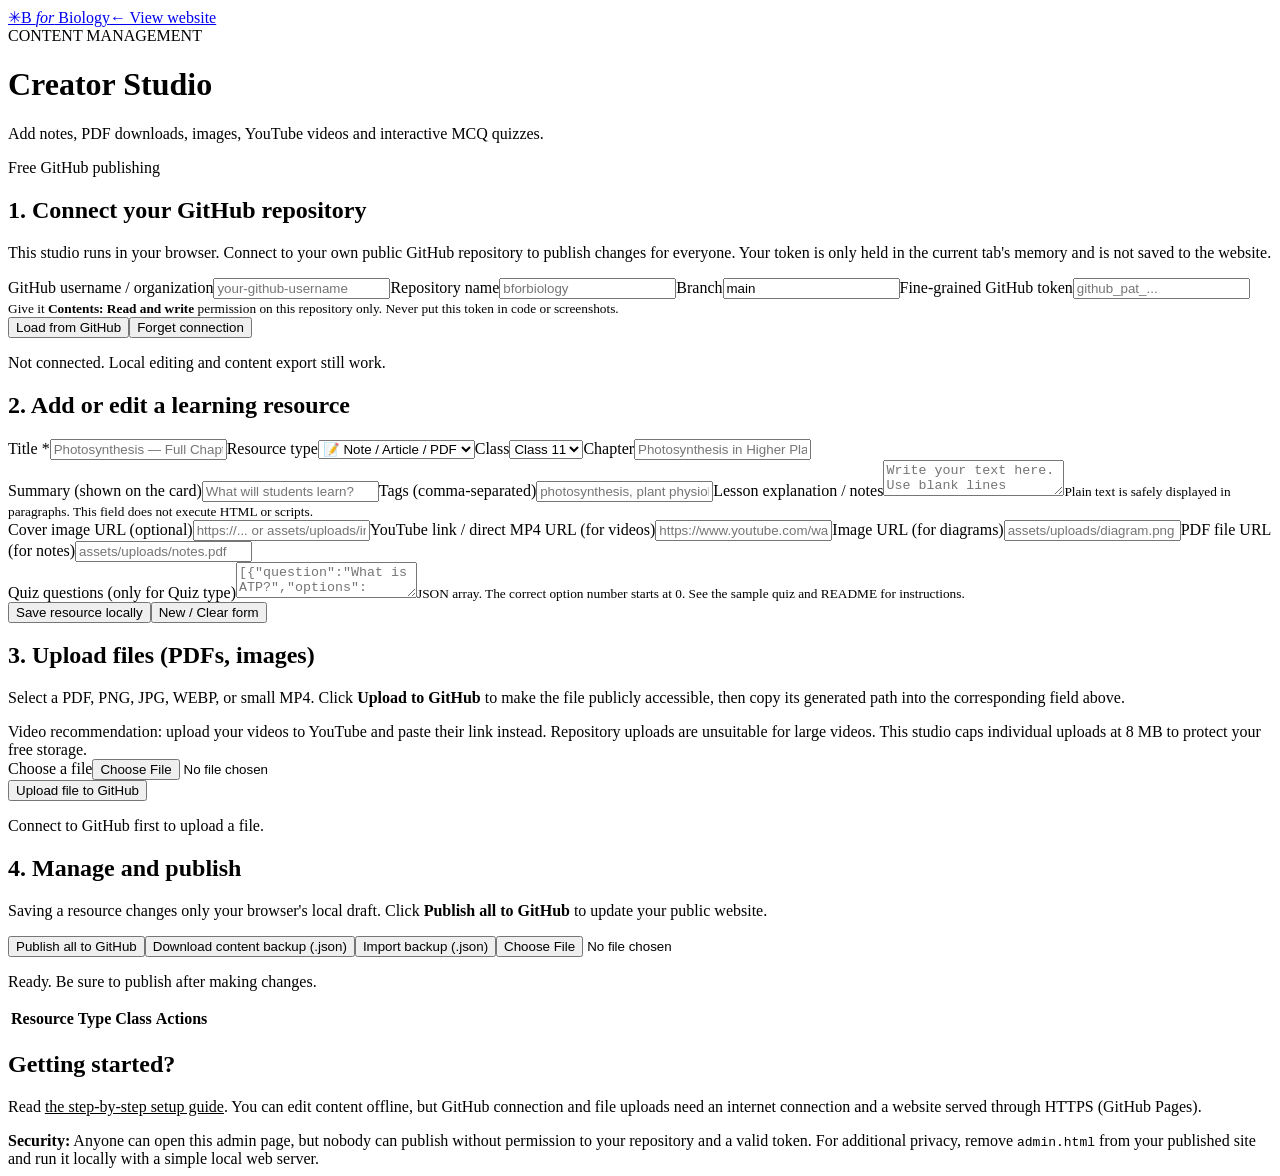
==== admin.html @ 9b867dde "Add files via upload" ====
<!doctype html><html lang="en"><head><meta charset="utf-8"><meta name="viewport" content="width=device-width,initial-scale=1"><meta name="robots" content="noindex,nofollow"><title>Creator Studio | B for Biology</title><link rel="icon" href="assets/favicon.svg"><link rel="stylesheet" href="assets/style.css"></head><body class="admin-body"><header class="topbar"><div class="container nav"><a class="logo" href="./"><span class="logo-icon">✳</span><span>B <em>for</em> Biology</span></a><a href="./" class="btn btn-outline small">← View website</a></div></header><main class="admin-shell"><div class="admin-header"><div><div class="section-kicker">CONTENT MANAGEMENT</div><h1>Creator Studio</h1><p>Add notes, PDF downloads, images, YouTube videos and interactive MCQ quizzes.</p></div><span class="pill">Free GitHub publishing</span></div>
<section class="admin-card"><h2>1. Connect your GitHub repository</h2><p>This studio runs in your browser. Connect to your own public GitHub repository to publish changes for everyone. Your token is only held in the current tab's memory and is not saved to the website.</p><div class="admin-grid"><label class="field">GitHub username / organization<input id="owner" placeholder="your-github-username" autocomplete="off"></label><label class="field">Repository name<input id="repo" placeholder="bforbiology" autocomplete="off"></label><label class="field">Branch<input id="branch" value="main" autocomplete="off"></label><label class="field">Fine-grained GitHub token<input id="token" type="password" placeholder="github_pat_..." autocomplete="off" spellcheck="false"><small>Give it <b>Contents: Read and write</b> permission on this repository only. Never put this token in code or screenshots.</small></label></div><div class="form-actions"><button class="btn btn-primary" id="connect">Load from GitHub</button><button class="btn btn-outline" id="disconnect">Forget connection</button></div><p id="connectionStatus" class="status" role="status">Not connected. Local editing and content export still work.</p></section>
<section class="admin-card"><h2>2. Add or edit a learning resource</h2><form id="editor"><input type="hidden" id="editId"><div class="admin-grid"><label class="field">Title *<input id="title" required maxlength="150" placeholder="Photosynthesis — Full Chapter Notes"></label><label class="field">Resource type<select id="type"><option value="note">📝 Note / Article / PDF</option><option value="video">▶ Video lesson</option><option value="image">▧ Image / Diagram</option><option value="quiz">☑ MCQ Quiz</option></select></label><label class="field">Class<select id="classLevel"><option value="11">Class 11</option><option value="12">Class 12</option></select></label><label class="field">Chapter<input id="chapter" placeholder="Photosynthesis in Higher Plants"></label></div><label class="field">Summary (shown on the card)<input id="summary" maxlength="260" placeholder="What will students learn?"></label><label class="field">Tags (comma-separated)<input id="tags" placeholder="photosynthesis, plant physiology, revision"></label><label class="field">Lesson explanation / notes<textarea id="body" placeholder="Write your text here. Use blank lines between paragraphs. You can write in Hindi or English."></textarea><small>Plain text is safely displayed in paragraphs. This field does not execute HTML or scripts.</small></label><div class="admin-grid"><label class="field">Cover image URL (optional)<input id="cover" type="text" placeholder="https://... or assets/uploads/image.png"></label><label class="field">YouTube link / direct MP4 URL (for videos)<input id="videoUrl" type="text" placeholder="https://www.youtube.com/watch?v=..."></label><label class="field">Image URL (for diagrams)<input id="imageUrl" type="text" placeholder="assets/uploads/diagram.png"></label><label class="field">PDF file URL (for notes)<input id="pdfUrl" type="text" placeholder="assets/uploads/notes.pdf"></label></div><label class="field">Quiz questions (only for Quiz type)<textarea id="questions" placeholder='[{"question":"What is ATP?","options":["A","B","C","D"],"answer":0}]'></textarea><small>JSON array. The correct option number starts at 0. See the sample quiz and README for instructions.</small></label><div class="form-actions"><button class="btn btn-primary" type="submit">Save resource locally</button><button class="btn btn-outline" type="button" id="clearEditor">New / Clear form</button></div></form><p id="saveStatus" role="status"></p></section>
<section class="admin-card"><h2>3. Upload files (PDFs, images)</h2><p>Select a PDF, PNG, JPG, WEBP, or small MP4. Click <b>Upload to GitHub</b> to make the file publicly accessible, then copy its generated path into the corresponding field above.</p><div class="tip">Video recommendation: upload your videos to YouTube and paste their link instead. Repository uploads are unsuitable for large videos. This studio caps individual uploads at 8 MB to protect your free storage.</div><label class="field">Choose a file<input id="uploadFile" type="file" accept=".pdf,.png,.jpg,.jpeg,.webp,.gif,.svg,.mp4,.webm"></label><div class="form-actions"><button class="btn btn-primary" id="upload" type="button">Upload file to GitHub</button></div><p id="uploadStatus" class="status" role="status">Connect to GitHub first to upload a file.</p></section>
<section class="admin-card"><h2>4. Manage and publish</h2><p>Saving a resource changes only your browser's local draft. Click <b>Publish all to GitHub</b> to update your public website.</p><div class="form-actions"><button class="btn btn-primary" id="publish">Publish all to GitHub</button><button class="btn btn-outline" id="export">Download content backup (.json)</button><button class="btn btn-outline" id="importBtn">Import backup (.json)</button><input id="importFile" class="hidden" type="file" accept=".json,application/json"></div><p id="publishStatus" class="status" role="status">Ready. Be sure to publish after making changes.</p><div class="table-wrap"><table><thead><tr><th>Resource</th><th>Type</th><th>Class</th><th>Actions</th></tr></thead><tbody id="rows"></tbody></table></div></section>
<section class="admin-card"><h2>Getting started?</h2><p>Read <a href="README.html" style="text-decoration:underline;color:var(--green)">the step-by-step setup guide</a>. You can edit content offline, but GitHub connection and file uploads need an internet connection and a website served through HTTPS (GitHub Pages).</p><div class="tip"><b>Security:</b> Anyone can open this admin page, but nobody can publish without permission to your repository and a valid token. For additional privacy, remove <code>admin.html</code> from your published site and run it locally with a simple local web server.</div></section></main><script src="assets/admin.js" defer></script></body></html>
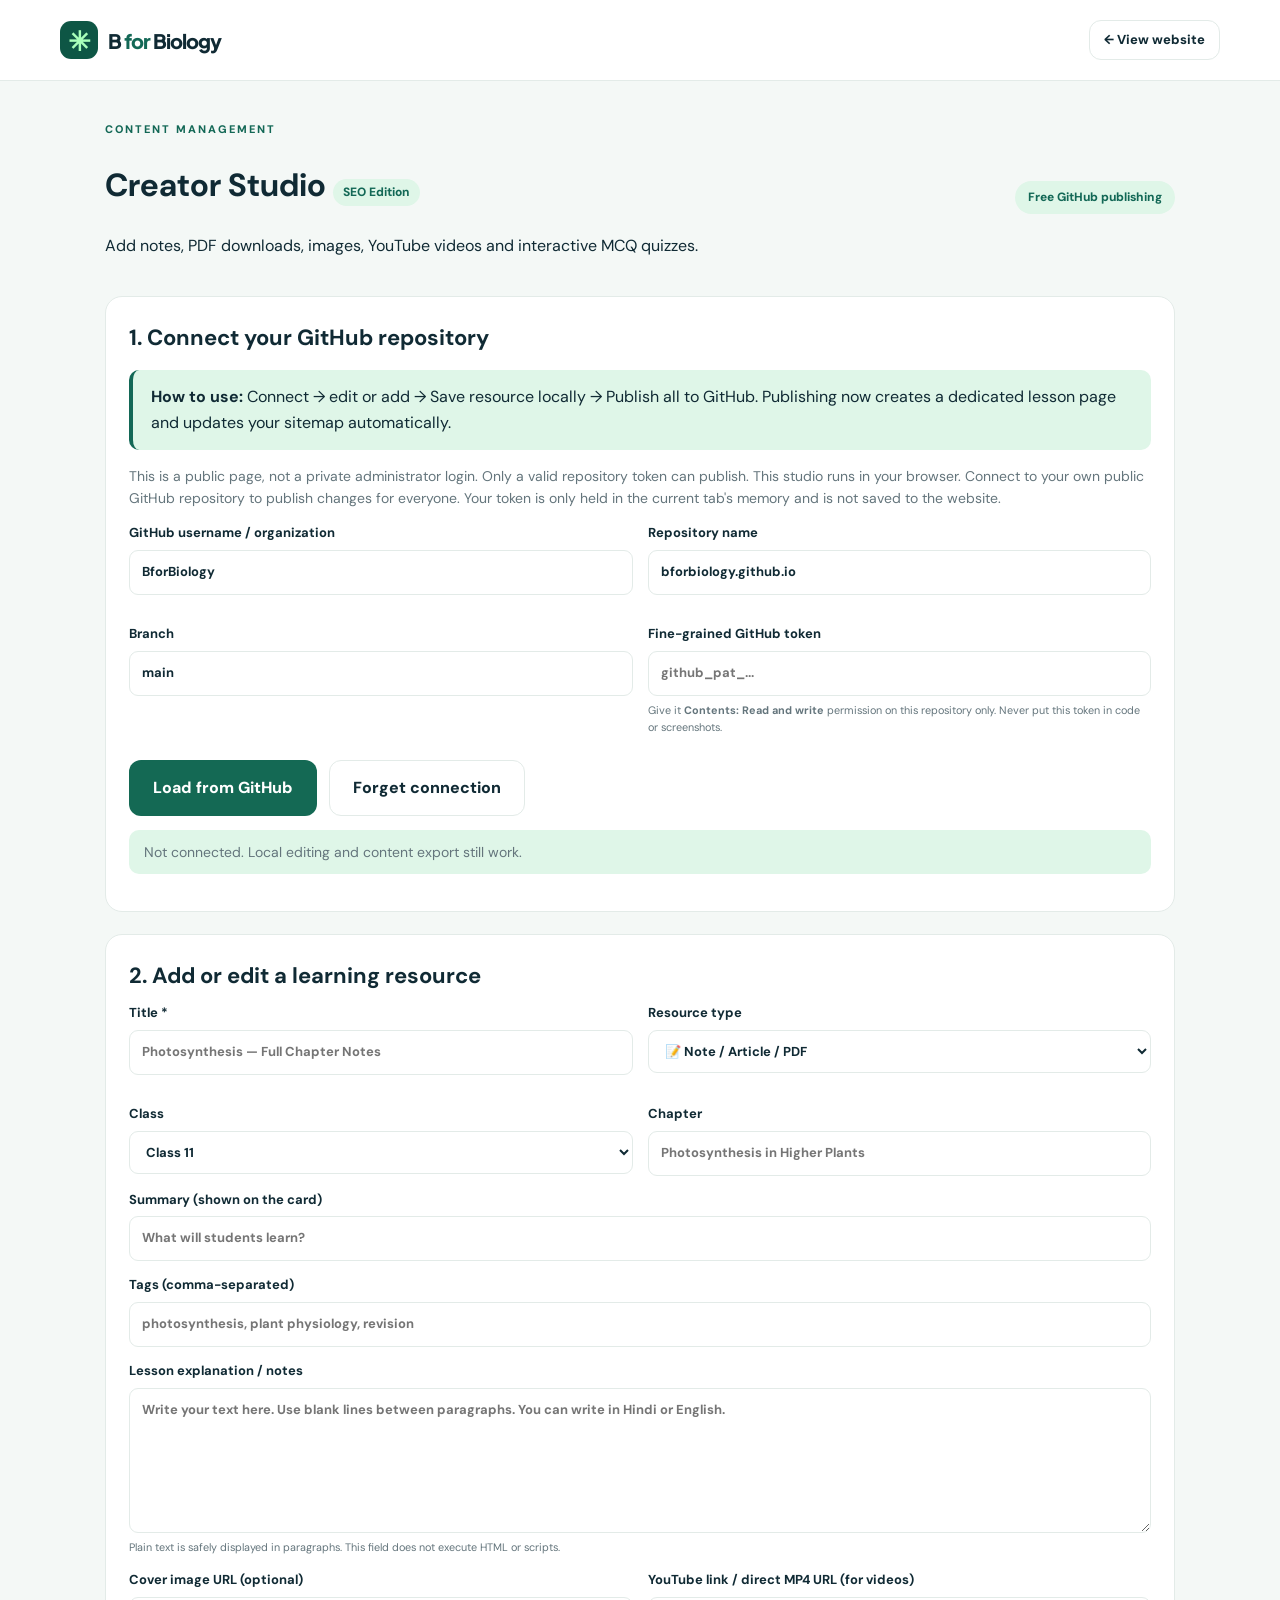
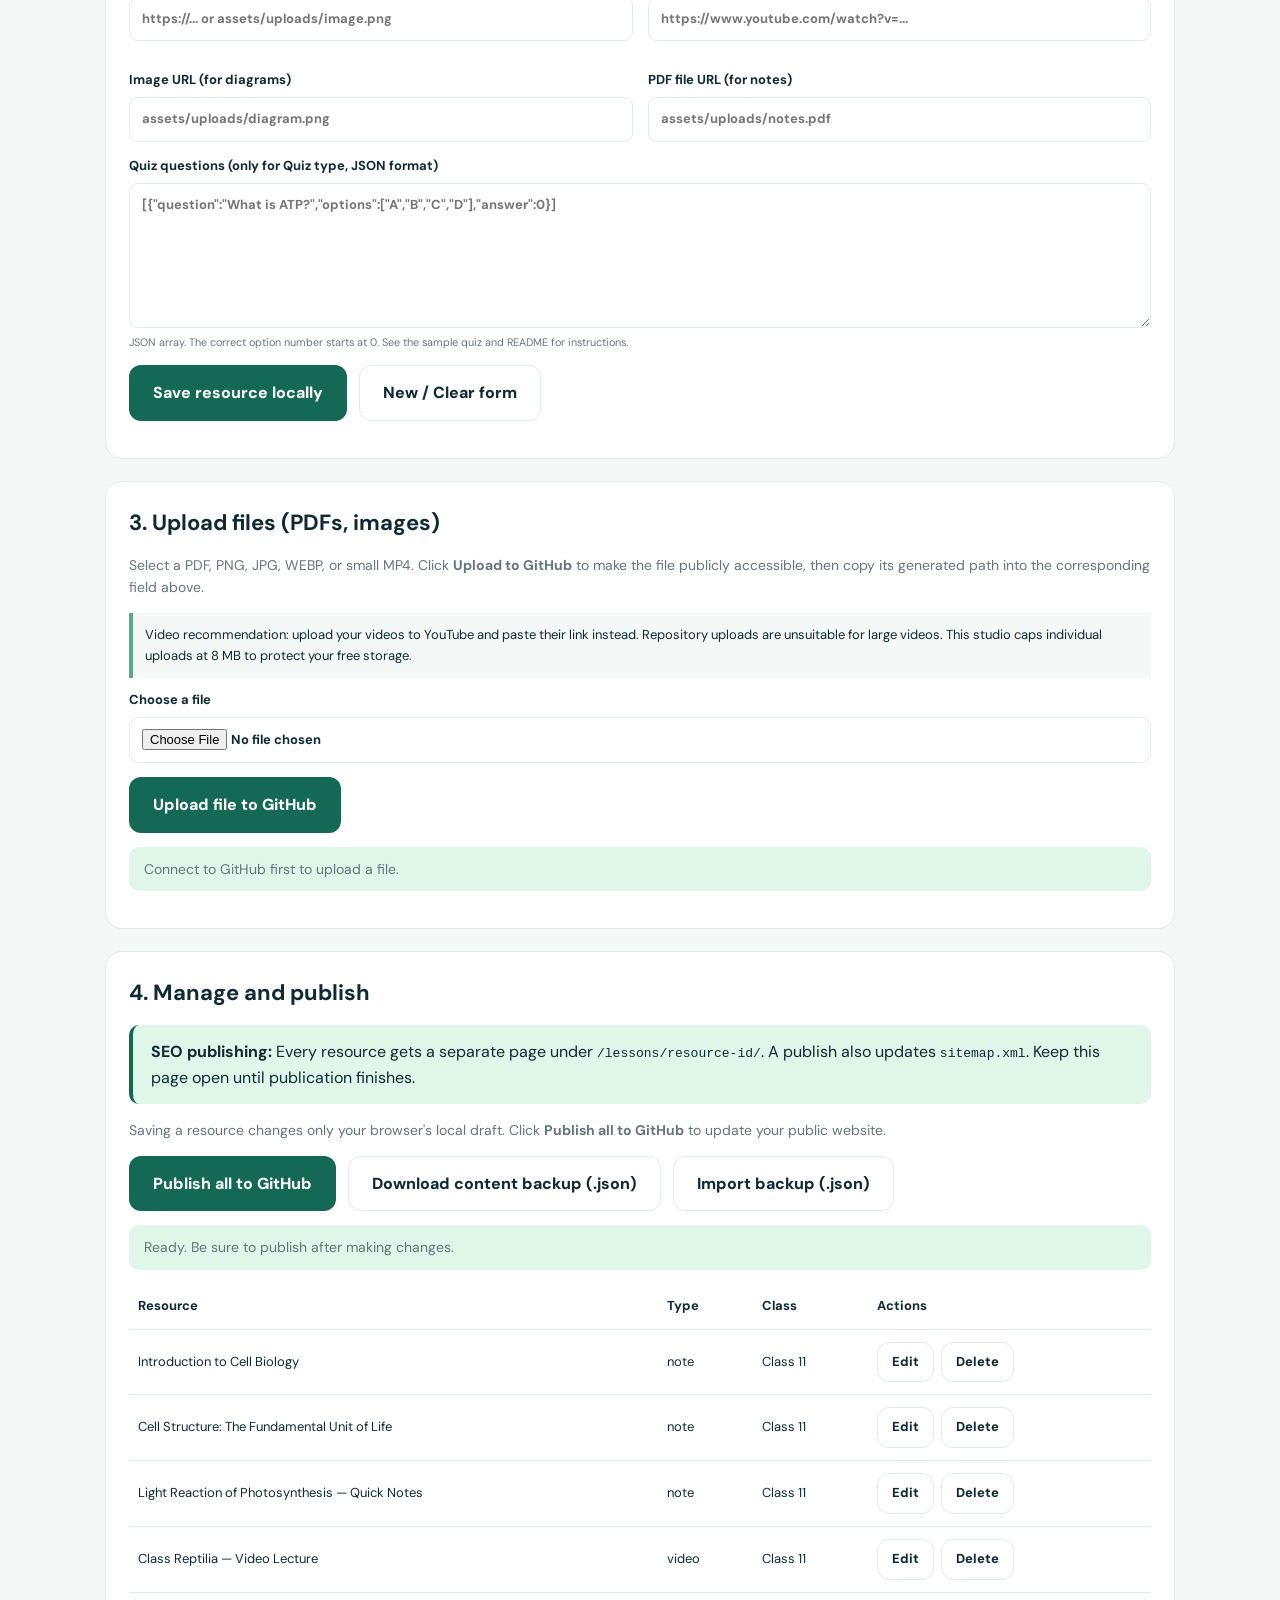
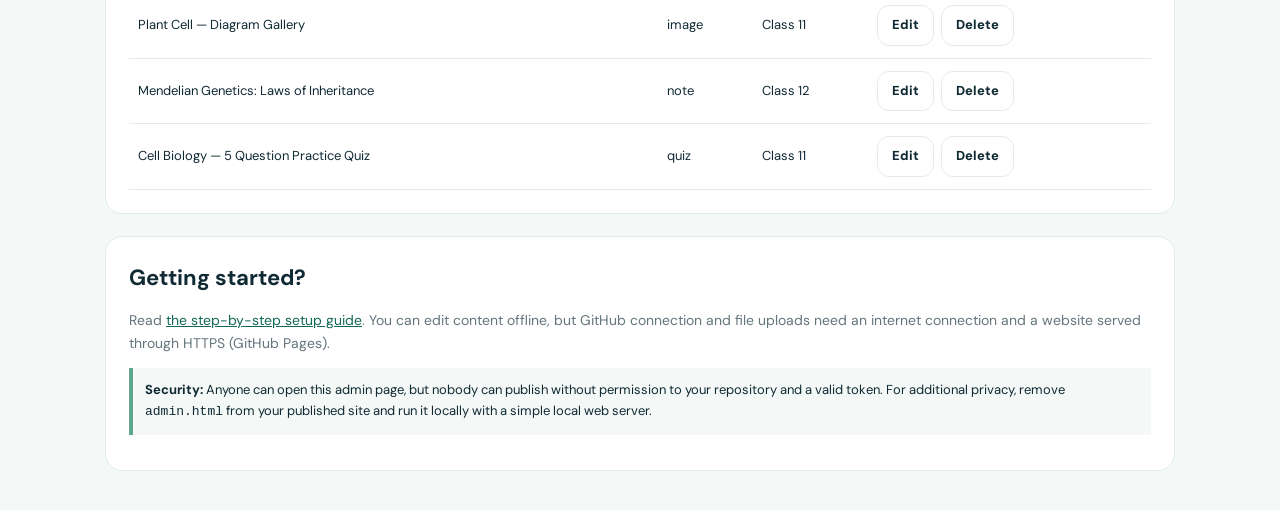
==== commit 00aa96ee: "Upgrade B for Biology website" ====
--- a/admin.html
+++ b/admin.html
@@ -1,6 +1,6 @@
-<!doctype html><html lang="en"><head><meta charset="utf-8"><meta name="viewport" content="width=device-width,initial-scale=1"><meta name="robots" content="noindex,nofollow"><title>Creator Studio | B for Biology</title><link rel="icon" href="assets/favicon.svg"><link rel="stylesheet" href="assets/style.css"></head><body class="admin-body"><header class="topbar"><div class="container nav"><a class="logo" href="./"><span class="logo-icon">✳</span><span>B <em>for</em> Biology</span></a><a href="./" class="btn btn-outline small">← View website</a></div></header><main class="admin-shell"><div class="admin-header"><div><div class="section-kicker">CONTENT MANAGEMENT</div><h1>Creator Studio</h1><p>Add notes, PDF downloads, images, YouTube videos and interactive MCQ quizzes.</p></div><span class="pill">Free GitHub publishing</span></div>
-<section class="admin-card"><h2>1. Connect your GitHub repository</h2><p>This studio runs in your browser. Connect to your own public GitHub repository to publish changes for everyone. Your token is only held in the current tab's memory and is not saved to the website.</p><div class="admin-grid"><label class="field">GitHub username / organization<input id="owner" placeholder="your-github-username" autocomplete="off"></label><label class="field">Repository name<input id="repo" placeholder="bforbiology" autocomplete="off"></label><label class="field">Branch<input id="branch" value="main" autocomplete="off"></label><label class="field">Fine-grained GitHub token<input id="token" type="password" placeholder="github_pat_..." autocomplete="off" spellcheck="false"><small>Give it <b>Contents: Read and write</b> permission on this repository only. Never put this token in code or screenshots.</small></label></div><div class="form-actions"><button class="btn btn-primary" id="connect">Load from GitHub</button><button class="btn btn-outline" id="disconnect">Forget connection</button></div><p id="connectionStatus" class="status" role="status">Not connected. Local editing and content export still work.</p></section>
-<section class="admin-card"><h2>2. Add or edit a learning resource</h2><form id="editor"><input type="hidden" id="editId"><div class="admin-grid"><label class="field">Title *<input id="title" required maxlength="150" placeholder="Photosynthesis — Full Chapter Notes"></label><label class="field">Resource type<select id="type"><option value="note">📝 Note / Article / PDF</option><option value="video">▶ Video lesson</option><option value="image">▧ Image / Diagram</option><option value="quiz">☑ MCQ Quiz</option></select></label><label class="field">Class<select id="classLevel"><option value="11">Class 11</option><option value="12">Class 12</option></select></label><label class="field">Chapter<input id="chapter" placeholder="Photosynthesis in Higher Plants"></label></div><label class="field">Summary (shown on the card)<input id="summary" maxlength="260" placeholder="What will students learn?"></label><label class="field">Tags (comma-separated)<input id="tags" placeholder="photosynthesis, plant physiology, revision"></label><label class="field">Lesson explanation / notes<textarea id="body" placeholder="Write your text here. Use blank lines between paragraphs. You can write in Hindi or English."></textarea><small>Plain text is safely displayed in paragraphs. This field does not execute HTML or scripts.</small></label><div class="admin-grid"><label class="field">Cover image URL (optional)<input id="cover" type="text" placeholder="https://... or assets/uploads/image.png"></label><label class="field">YouTube link / direct MP4 URL (for videos)<input id="videoUrl" type="text" placeholder="https://www.youtube.com/watch?v=..."></label><label class="field">Image URL (for diagrams)<input id="imageUrl" type="text" placeholder="assets/uploads/diagram.png"></label><label class="field">PDF file URL (for notes)<input id="pdfUrl" type="text" placeholder="assets/uploads/notes.pdf"></label></div><label class="field">Quiz questions (only for Quiz type)<textarea id="questions" placeholder='[{"question":"What is ATP?","options":["A","B","C","D"],"answer":0}]'></textarea><small>JSON array. The correct option number starts at 0. See the sample quiz and README for instructions.</small></label><div class="form-actions"><button class="btn btn-primary" type="submit">Save resource locally</button><button class="btn btn-outline" type="button" id="clearEditor">New / Clear form</button></div></form><p id="saveStatus" role="status"></p></section>
+<!doctype html><html lang="en"><head><meta charset="utf-8"><meta name="viewport" content="width=device-width,initial-scale=1"><meta name="robots" content="noindex,nofollow"><title>Creator Studio | B for Biology</title><link rel="icon" href="assets/favicon.svg"><link rel="stylesheet" href="assets/style.css"></head><body class="admin-body"><header class="topbar"><div class="container nav"><a class="logo" href="./"><span class="logo-icon">✳</span><span>B <em>for</em> Biology</span></a><a href="./" class="btn btn-outline small">← View website</a></div></header><main class="admin-shell"><div class="admin-header"><div><div class="section-kicker">CONTENT MANAGEMENT</div><h1>Creator Studio <span class="pill-step">SEO Edition</span></h1><p>Add notes, PDF downloads, images, YouTube videos and interactive MCQ quizzes.</p></div><span class="pill">Free GitHub publishing</span></div>
+<section class="admin-card"><h2>1. Connect your GitHub repository</h2><div class="admin-tips"><strong>How to use:</strong> Connect → edit or add → Save resource locally → Publish all to GitHub. Publishing now creates a dedicated lesson page and updates your sitemap automatically.</div><p>This is a public page, not a private administrator login. Only a valid repository token can publish. This studio runs in your browser. Connect to your own public GitHub repository to publish changes for everyone. Your token is only held in the current tab's memory and is not saved to the website.</p><div class="admin-grid"><label class="field">GitHub username / organization<input id="owner" value="BforBiology" autocomplete="off"></label><label class="field">Repository name<input id="repo" value="bforbiology.github.io" autocomplete="off"></label><label class="field">Branch<input id="branch" value="main" autocomplete="off"></label><label class="field">Fine-grained GitHub token<input id="token" type="password" placeholder="github_pat_..." autocomplete="off" spellcheck="false"><small>Give it <b>Contents: Read and write</b> permission on this repository only. Never put this token in code or screenshots.</small></label></div><div class="form-actions"><button class="btn btn-primary" id="connect">Load from GitHub</button><button class="btn btn-outline" id="disconnect">Forget connection</button></div><p id="connectionStatus" class="status" role="status">Not connected. Local editing and content export still work.</p></section>
+<section class="admin-card"><h2>2. Add or edit a learning resource</h2><form id="editor"><input type="hidden" id="editId"><div class="admin-grid"><label class="field">Title *<input id="title" required maxlength="150" placeholder="Photosynthesis — Full Chapter Notes"></label><label class="field">Resource type<select id="type"><option value="note">📝 Note / Article / PDF</option><option value="video">▶ Video lesson</option><option value="image">▧ Image / Diagram</option><option value="quiz">☑ MCQ Quiz</option></select></label><label class="field">Class<select id="classLevel"><option value="11">Class 11</option><option value="12">Class 12</option></select></label><label class="field">Chapter<input id="chapter" placeholder="Photosynthesis in Higher Plants"></label></div><label class="field">Summary (shown on the card)<input id="summary" maxlength="260" placeholder="What will students learn?"></label><label class="field">Tags (comma-separated)<input id="tags" placeholder="photosynthesis, plant physiology, revision"></label><label class="field">Lesson explanation / notes<textarea id="body" placeholder="Write your text here. Use blank lines between paragraphs. You can write in Hindi or English."></textarea><small>Plain text is safely displayed in paragraphs. This field does not execute HTML or scripts.</small></label><div class="admin-grid"><label class="field">Cover image URL (optional)<input id="cover" type="text" placeholder="https://... or assets/uploads/image.png"></label><label class="field">YouTube link / direct MP4 URL (for videos)<input id="videoUrl" type="text" placeholder="https://www.youtube.com/watch?v=..."></label><label class="field">Image URL (for diagrams)<input id="imageUrl" type="text" placeholder="assets/uploads/diagram.png"></label><label class="field">PDF file URL (for notes)<input id="pdfUrl" type="text" placeholder="assets/uploads/notes.pdf"></label></div><label class="field">Quiz questions (only for Quiz type, JSON format)<textarea id="questions" placeholder='[{"question":"What is ATP?","options":["A","B","C","D"],"answer":0}]'></textarea><small>JSON array. The correct option number starts at 0. See the sample quiz and README for instructions.</small></label><div class="form-actions"><button class="btn btn-primary" type="submit">Save resource locally</button><button class="btn btn-outline" type="button" id="clearEditor">New / Clear form</button></div></form><p id="saveStatus" role="status"></p></section>
 <section class="admin-card"><h2>3. Upload files (PDFs, images)</h2><p>Select a PDF, PNG, JPG, WEBP, or small MP4. Click <b>Upload to GitHub</b> to make the file publicly accessible, then copy its generated path into the corresponding field above.</p><div class="tip">Video recommendation: upload your videos to YouTube and paste their link instead. Repository uploads are unsuitable for large videos. This studio caps individual uploads at 8 MB to protect your free storage.</div><label class="field">Choose a file<input id="uploadFile" type="file" accept=".pdf,.png,.jpg,.jpeg,.webp,.gif,.svg,.mp4,.webm"></label><div class="form-actions"><button class="btn btn-primary" id="upload" type="button">Upload file to GitHub</button></div><p id="uploadStatus" class="status" role="status">Connect to GitHub first to upload a file.</p></section>
-<section class="admin-card"><h2>4. Manage and publish</h2><p>Saving a resource changes only your browser's local draft. Click <b>Publish all to GitHub</b> to update your public website.</p><div class="form-actions"><button class="btn btn-primary" id="publish">Publish all to GitHub</button><button class="btn btn-outline" id="export">Download content backup (.json)</button><button class="btn btn-outline" id="importBtn">Import backup (.json)</button><input id="importFile" class="hidden" type="file" accept=".json,application/json"></div><p id="publishStatus" class="status" role="status">Ready. Be sure to publish after making changes.</p><div class="table-wrap"><table><thead><tr><th>Resource</th><th>Type</th><th>Class</th><th>Actions</th></tr></thead><tbody id="rows"></tbody></table></div></section>
-<section class="admin-card"><h2>Getting started?</h2><p>Read <a href="README.html" style="text-decoration:underline;color:var(--green)">the step-by-step setup guide</a>. You can edit content offline, but GitHub connection and file uploads need an internet connection and a website served through HTTPS (GitHub Pages).</p><div class="tip"><b>Security:</b> Anyone can open this admin page, but nobody can publish without permission to your repository and a valid token. For additional privacy, remove <code>admin.html</code> from your published site and run it locally with a simple local web server.</div></section></main><script src="assets/admin.js" defer></script></body></html>
+<section class="admin-card"><h2>4. Manage and publish</h2><div class="admin-tips"><strong>SEO publishing:</strong> Every resource gets a separate page under <code>/lessons/resource-id/</code>. A publish also updates <code>sitemap.xml</code>. Keep this page open until publication finishes.</div><p>Saving a resource changes only your browser's local draft. Click <b>Publish all to GitHub</b> to update your public website.</p><div class="form-actions"><button class="btn btn-primary" id="publish">Publish all to GitHub</button><button class="btn btn-outline" id="export">Download content backup (.json)</button><button class="btn btn-outline" id="importBtn">Import backup (.json)</button><input id="importFile" class="hidden" type="file" accept=".json,application/json"></div><p id="publishStatus" class="status" role="status">Ready. Be sure to publish after making changes.</p><div class="table-wrap"><table><thead><tr><th>Resource</th><th>Type</th><th>Class</th><th>Actions</th></tr></thead><tbody id="rows"></tbody></table></div></section>
+<section class="admin-card"><h2>Getting started?</h2><p>Read <a href="README.html" style="text-decoration:underline;color:var(--green)">the step-by-step setup guide</a>. You can edit content offline, but GitHub connection and file uploads need an internet connection and a website served through HTTPS (GitHub Pages).</p><div class="tip"><b>Security:</b> Anyone can open this admin page, but nobody can publish without permission to your repository and a valid token. For additional privacy, remove <code>admin.html</code> from your published site and run it locally with a simple local web server.</div></section></main><script src="assets/publisher.js" defer></script><script src="assets/admin.js" defer></script></body></html>
--- a/assets/style.css
+++ b/assets/style.css
@@ -0,0 +1,5 @@
+@import url('https://fonts.googleapis.com/css2?family=DM+Sans:wght@400;500;600;700;800&family=Plus+Jakarta+Sans:wght@400;500;600;700;800&display=swap');
+:root{--ink:#102a34;--muted:#64757c;--bg:#fff;--soft:#f4f8f6;--line:#e3ebe8;--green:#136856;--mint:#dff6e8;--radius:18px;--card:#fff;--nav:#fff;--shadow:0 16px 40px rgba(12,48,44,.07)}*{box-sizing:border-box}html{scroll-behavior:smooth}body{margin:0;background:var(--bg);color:var(--ink);font-family:'DM Sans',system-ui,sans-serif;line-height:1.6}body.dark{--ink:#eaf7f1;--muted:#a6bdb5;--bg:#091c1b;--soft:#102724;--line:#29413b;--green:#63c9aa;--mint:#173e35;--card:#13302b;--nav:#0b201d;--shadow:0 16px 40px #0003}button,input,textarea,select{font:inherit}button{cursor:pointer}a{text-decoration:none;color:inherit}button:focus-visible,a:focus-visible,input:focus-visible,select:focus-visible,textarea:focus-visible{outline:3px solid #36ae8e;outline-offset:3px}.container{width:min(1160px,calc(100% - 40px));margin:auto}.topbar{background:var(--nav);position:sticky;top:0;z-index:20;border-bottom:1px solid var(--line)}.nav{display:flex;align-items:center;justify-content:space-between;min-height:80px;gap:24px}.logo{display:inline-flex;align-items:center;gap:10px;font:800 20px 'Plus Jakarta Sans',sans-serif;letter-spacing:-1px;white-space:nowrap}.logo em{font-style:normal;color:var(--green)}.logo-icon{width:38px;height:38px;display:grid;place-items:center;color:#a9ffba;background:#0e5645;border-radius:11px;font-size:27px}.nav nav{display:flex;gap:30px;color:var(--muted);font-size:14px;font-weight:700}.nav nav a:hover,.footer-links a:hover{color:var(--green)}.nav-right{display:flex;align-items:center;gap:10px}.icon-btn{border:0;background:transparent;color:var(--ink);font-size:22px;padding:8px}.menu-btn{display:none}.btn{display:inline-flex;align-items:center;justify-content:center;gap:12px;border-radius:12px;padding:14px 23px;font-weight:800;border:1px solid transparent;transition:transform .2s,background .2s}.btn:hover{transform:translateY(-2px)}.btn-primary{color:#fff;background:#146954}.btn-primary:hover{background:#0a4d3c}.btn-outline{border-color:var(--line);background:var(--card);color:var(--ink)}.btn-ghost{color:var(--green)}.btn.small{padding:9px 14px;font-size:13px}.hero{background:linear-gradient(120deg,#f1faf5 0%,#fbfdfa 65%,#e8f5ee 100%);overflow:hidden}.dark .hero{background:linear-gradient(120deg,#102e25,#102322)}.hero-grid{display:grid;grid-template-columns:1.05fr .95fr;min-height:560px;align-items:center;gap:60px}.hero-copy{padding:55px 0}.eyebrow,.section-kicker{font-size:11px;font-weight:800;letter-spacing:2px;color:var(--green)}.eyebrow{display:inline-flex;align-items:center;gap:8px;background:var(--mint);border-radius:40px;padding:10px 14px}.pulse{width:7px;height:7px;background:#2aa56e;border-radius:50%}.hero h1{font:800 clamp(42px,5vw,66px)/1.12 'Plus Jakarta Sans',sans-serif;letter-spacing:-3px;margin:23px 0}.hero h1 span{color:#1a9875}.hero-copy>p{font-size:17px;color:var(--muted);max-width:530px}.hero-actions{display:flex;align-items:center;gap:15px;margin:27px 0 38px}.hero-stats{display:flex;gap:35px}.hero-stats>div{display:flex;flex-direction:column}.hero-stats strong{font:800 23px 'Plus Jakarta Sans'}.hero-stats small{color:var(--muted);font-size:12px}.hero-visual{height:450px;position:relative;display:grid;place-items:center}.hero-circle{width:min(340px,75%);aspect-ratio:1;background:radial-gradient(#b0efcc,#277a6d);border-radius:50%;display:grid;place-items:center;box-shadow:0 25px 70px #22795532;animation:float 7s ease-in-out infinite}.hero-circle svg{width:80%;filter:drop-shadow(0 17px 17px #06443655)}.orbit{border:1px solid #b8dfc9;border-radius:50%;position:absolute;width:420px;height:420px}.o2{width:510px;height:510px;border-style:dashed;opacity:.65}.float-card{position:absolute;background:#fff;padding:13px 17px;border-radius:15px;display:flex;gap:11px;align-items:center;box-shadow:0 16px 35px #153d3025;color:#133c32}.float-card>span{background:#e2f7ea;border-radius:10px;display:grid;place-items:center;width:40px;height:40px;font-size:22px;color:#1d8967}.float-card strong{display:block;font-size:13px}.float-card small{font-size:11px;color:#768781}.card-top{top:75px;right:0}.card-bottom{bottom:65px;left:0}@keyframes float{50%{transform:translateY(-10px)}}.feature-strip{background:#105944;color:#e0faea}.strip-inner{display:flex;justify-content:space-between;gap:15px;flex-wrap:wrap;padding:16px 0;font-size:13px;font-weight:700}.section{padding-top:85px;padding-bottom:85px}.section-top{display:flex;justify-content:space-between;align-items:end;gap:20px;margin-bottom:30px}.section h2{font:800 clamp(27px,3.3vw,38px)/1.2 'Plus Jakarta Sans';letter-spacing:-1.5px;margin:12px 0}.section p{color:var(--muted);margin:0}.course-grid{display:grid;grid-template-columns:1fr 1fr;gap:24px}.course-card{text-align:left;padding:32px;border-radius:20px;border:1px solid #cfe8da;background:linear-gradient(120deg,#e7f8ed,#f8fcfa);color:#153e37;min-height:245px;transition:.2s}.course-card:hover{transform:translateY(-4px);box-shadow:var(--shadow)}.course-card.second{background:linear-gradient(125deg,#ecf4ff,#f9fbff);border-color:#d9e7fb}.course-icon{font-size:31px}.course-card small{font-size:10px;letter-spacing:1.4px;font-weight:800;color:#588e77}.course-card h3{font:800 24px 'Plus Jakarta Sans';margin:9px 0}.course-card p{font-size:14px;color:#5e7870}.course-card span{display:block;margin-top:20px;font-weight:800;color:#126954;font-size:13px}.section-light{background:var(--soft)}.pill{background:var(--mint);padding:7px 13px;border-radius:40px;font-size:12px;color:var(--green);font-weight:800}.filter-row{display:flex;gap:12px;margin-bottom:28px}.search-wrap{flex:1;display:flex;gap:10px;align-items:center;padding:0 16px;background:var(--card);border:1px solid var(--line);border-radius:12px}.search-wrap>span{font-size:27px;color:var(--muted)}.search-wrap input{width:100%;border:0;outline:none;background:transparent;color:var(--ink);padding:14px 0;min-width:0}.filter-row select{background:var(--card);color:var(--ink);border:1px solid var(--line);border-radius:12px;padding:0 15px;min-width:150px}.resource-grid{display:grid;grid-template-columns:repeat(3,1fr);gap:20px}.resource-card{border:1px solid var(--line);border-radius:17px;background:var(--card);overflow:hidden;display:flex;flex-direction:column;transition:.2s;box-shadow:0 2px 5px #142c2110}.resource-card:hover{transform:translateY(-3px);box-shadow:var(--shadow)}.resource-cover{height:160px;display:grid;place-items:center;background:linear-gradient(135deg,#d5f4e3,#8bcbb1);color:#155645;font-size:60px;overflow:hidden}.resource-cover.video{background:linear-gradient(135deg,#d7eafc,#9fbfea);color:#245487}.resource-cover.quiz{background:linear-gradient(135deg,#f7e8ca,#e9c789);color:#8b5818}.resource-cover.image{background:linear-gradient(135deg,#eedaf6,#c6a5e0);color:#603480}.resource-cover img{width:100%;height:100%;object-fit:cover}.resource-info{padding:19px;flex:1;display:flex;flex-direction:column}.resource-meta{display:flex;gap:8px;align-items:center;flex-wrap:wrap;font-size:11px;font-weight:800;color:var(--green)}.resource-meta span{background:var(--mint);padding:4px 8px;border-radius:7px}.resource-info h3{font:800 17px/1.4 'Plus Jakarta Sans';letter-spacing:-.3px;margin:12px 0 7px}.resource-info p{font-size:13px;line-height:1.6;flex:1;margin-bottom:17px}.card-foot{display:flex;justify-content:space-between;align-items:center;border-top:1px solid var(--line);padding-top:13px}.card-foot small{color:var(--muted)}.card-foot button{border:0;background:transparent;color:var(--green);font-weight:800}.empty{text-align:center;padding:40px}.empty span{font-size:48px}.quiz-banner{background:#123e35;border-radius:22px;color:#fff;padding:45px 60px;display:flex;align-items:center;justify-content:space-between;overflow:hidden}.quiz-banner h2{color:#fff}.quiz-banner p{color:#c6e6da;max-width:470px;margin-bottom:22px}.quiz-banner .section-kicker{color:#92f1bf}.quiz-decoration{font:800 215px 'Plus Jakarta Sans';line-height:1;color:#ffffff14;transform:rotate(-17deg)}.about{background:var(--soft);text-align:center}.about-inner{max-width:720px}.about p{font-size:16px}.about .muted{font-size:12px;margin-top:20px}footer{padding:40px 0;background:#0d2b27;color:#e6f6ed}.footer-inner{display:flex;justify-content:space-between;align-items:center;gap:30px}.footer-inner p,.footer-inner small{color:#abc5b8;font-size:12px}.footer-links{display:flex;gap:20px;font-size:13px}dialog{border:0;border-radius:19px;padding:0;width:min(810px,calc(100% - 26px));max-height:88vh;background:var(--card);color:var(--ink);box-shadow:0 30px 100px #0006}dialog::backdrop{background:#051b1bcc;backdrop-filter:blur(4px)}.modal-close{position:sticky;top:12px;margin:12px 12px -50px auto;display:block;z-index:2;border:0;border-radius:50%;width:36px;height:36px;background:var(--soft);color:var(--ink);font-size:18px}.viewer-content{padding:32px}.viewer-content h2{font:800 30px 'Plus Jakarta Sans';line-height:1.3}.viewer-content img{max-width:100%;border-radius:12px}.viewer-content iframe{width:100%;aspect-ratio:16/9;border:0;border-radius:12px}.viewer-content video{width:100%;border-radius:12px}.viewer-content p,.viewer-content li{line-height:1.8}.article-body h3{margin-top:24px}.article-body a{color:var(--green);text-decoration:underline}.quiz-item{margin:22px 0;border:1px solid var(--line);padding:18px;border-radius:12px}.quiz-item label{display:block;padding:8px;margin:6px 0;border:1px solid var(--line);border-radius:8px;cursor:pointer}.quiz-item label:has(input:checked){border-color:var(--green);background:var(--mint)}.quiz-item input{margin-right:10px}.quiz-result{font-weight:800;padding:13px;border-radius:10px;background:var(--mint)}.admin-body{background:var(--soft)}.admin-shell{max-width:1110px;margin:40px auto;padding:0 20px}.admin-header{display:flex;justify-content:space-between;align-items:center;gap:20px;margin-bottom:22px}.admin-card{background:var(--card);border:1px solid var(--line);border-radius:17px;padding:23px;margin-bottom:22px}.admin-card h2{font-size:22px;margin:0 0 10px}.admin-card p{color:var(--muted);font-size:14px}.admin-grid{display:grid;grid-template-columns:repeat(2,1fr);gap:15px}.field{display:flex;flex-direction:column;gap:6px;font-size:13px;font-weight:700;margin-bottom:14px}.field input,.field select,.field textarea{padding:11px 12px;border-radius:9px;border:1px solid var(--line);background:var(--bg);color:var(--ink);width:100%}.field textarea{min-height:145px;resize:vertical}.field small{font-weight:400;color:var(--muted)}.form-actions{display:flex;gap:12px;flex-wrap:wrap;margin-top:10px}.status{padding:11px 15px;background:var(--mint);border-radius:10px;color:var(--green);font-size:13px}.table-wrap{overflow-x:auto}table{border-collapse:collapse;width:100%;font-size:13px}th,td{border-bottom:1px solid var(--line);padding:12px 9px;text-align:left}td button{margin-right:7px}.tip{background:var(--soft);border-left:4px solid #5ca78e;padding:12px;margin:12px 0;font-size:13px}.hidden{display:none!important}@media(max-width:900px){.hero-grid{gap:10px}.hero h1{font-size:45px}.resource-grid{grid-template-columns:repeat(2,1fr)}.hero-visual{transform:scale(.87)}.nav nav{gap:15px}}@media(max-width:700px){.container{width:min(100% - 28px,1160px)}.nav{min-height:69px}.nav nav{display:none;position:absolute;top:69px;left:0;right:0;padding:18px;background:var(--nav);border-bottom:1px solid var(--line);flex-direction:column}.nav nav.open{display:flex}.menu-btn{display:block}.nav-right .btn{display:none}.hero-grid{grid-template-columns:1fr;gap:0}.hero-copy{padding:52px 0 10px}.hero h1{font-size:clamp(38px,10vw,52px);letter-spacing:-2px}.hero-visual{height:350px;transform:scale(.83);margin-top:-10px}.orbit{width:340px;height:340px}.o2{width:425px;height:425px}.float-card{right:0}.strip-inner{justify-content:center;gap:15px}.strip-inner span{font-size:11px}.section{padding-top:55px;padding-bottom:55px}.course-grid,.admin-grid{grid-template-columns:1fr}.resource-grid{grid-template-columns:1fr}.filter-row{flex-wrap:wrap}.search-wrap{flex:0 0 100%}.filter-row select{flex:1;min-width:0}.section-top{align-items:start;flex-direction:column}.quiz-banner{padding:34px 25px}.quiz-decoration{display:none}.footer-inner{flex-direction:column;align-items:start}.viewer-content{padding:22px}.viewer-content h2{font-size:23px}.admin-header{align-items:start;flex-direction:column}}
+
+/* SEO edition layout refinements */
+:root{color-scheme:light}body.dark{color-scheme:dark}.site-page{padding:48px 0 85px;min-height:70vh}.site-page .paper{max-width:850px;margin:auto;border:1px solid var(--line);border-radius:22px;background:var(--card);padding:clamp(22px,5vw,58px);box-shadow:var(--shadow)}.site-page h1{font-size:clamp(30px,4.7vw,49px);line-height:1.18;letter-spacing:-1.7px;margin:5px 0 18px}.site-page h2{font-size:24px;margin-top:34px}.site-page p,.site-page li{line-height:1.85;color:var(--ink)}.site-page a:not(.btn){color:var(--green);text-decoration:underline}.breadcrumbs{color:var(--muted);font-size:13px;margin:0 0 24px}.lesson-tags{display:flex;gap:9px;flex-wrap:wrap;margin:22px 0}.lesson-tags span{background:var(--mint);color:var(--green);border-radius:100px;padding:5px 12px;font-size:12px;font-weight:700}.lesson-body{overflow-wrap:anywhere;white-space:normal}.lesson-body p{margin:0 0 18px}.lesson-body h2{margin:28px 0 12px}.lesson-body h3{margin:22px 0 8px}.lesson-body img{max-width:100%;height:auto}.lesson-media{width:100%;max-width:100%;height:auto;border-radius:16px;margin:20px 0}.video-embed{aspect-ratio:16/9;position:relative;width:100%;margin:22px 0;background:#071d1b;border-radius:15px;overflow:hidden}.video-embed iframe{width:100%;height:100%;border:0}.quiz-choice{display:block;padding:12px;border:1px solid var(--line);border-radius:12px;margin:8px 0}.quiz-question{margin:25px 0}.lesson-action{display:flex;gap:12px;flex-wrap:wrap;margin:25px 0}.site-footer-links{display:flex;gap:18px;flex-wrap:wrap;align-items:center}.site-footer-links a{font-size:13px}.ad-placeholder{border:1px dashed var(--line);background:var(--soft);border-radius:12px;padding:16px;text-align:center;color:var(--muted);font-size:12px;margin:36px 0;display:none}.admin-headline{display:flex;align-items:center;gap:12px;flex-wrap:wrap}.admin-tips{background:var(--mint);border-left:4px solid var(--green);padding:14px 18px;border-radius:10px;margin:15px 0}.admin-tips strong{color:var(--ink)}.pill-step{background:var(--mint);display:inline-flex;padding:4px 10px;border-radius:999px;font-size:12px;font-weight:800;color:var(--green)}.quick-check{display:grid;grid-template-columns:repeat(3,1fr);gap:12px;margin:12px 0}.quick-check>div{background:var(--soft);padding:15px;border-radius:12px}.quick-check b{display:block;font-size:20px}@media(max-width:720px){.site-page{padding:22px 0 60px}.quick-check{grid-template-columns:1fr}.nav{gap:8px;min-height:64px}.nav-right .btn.small{padding:7px 9px;font-size:11px}.hero-grid{grid-template-columns:1fr;gap:2px}.hero-visual{height:320px}.orbit{width:270px;height:270px}.o2{width:320px;height:320px}.hero-copy{padding:45px 0 10px}.hero h1{letter-spacing:-1.8px}.hero-stats{gap:15px}.section{padding-top:58px;padding-bottom:58px}.course-grid{grid-template-columns:1fr}.site-footer-links{gap:10px}}
